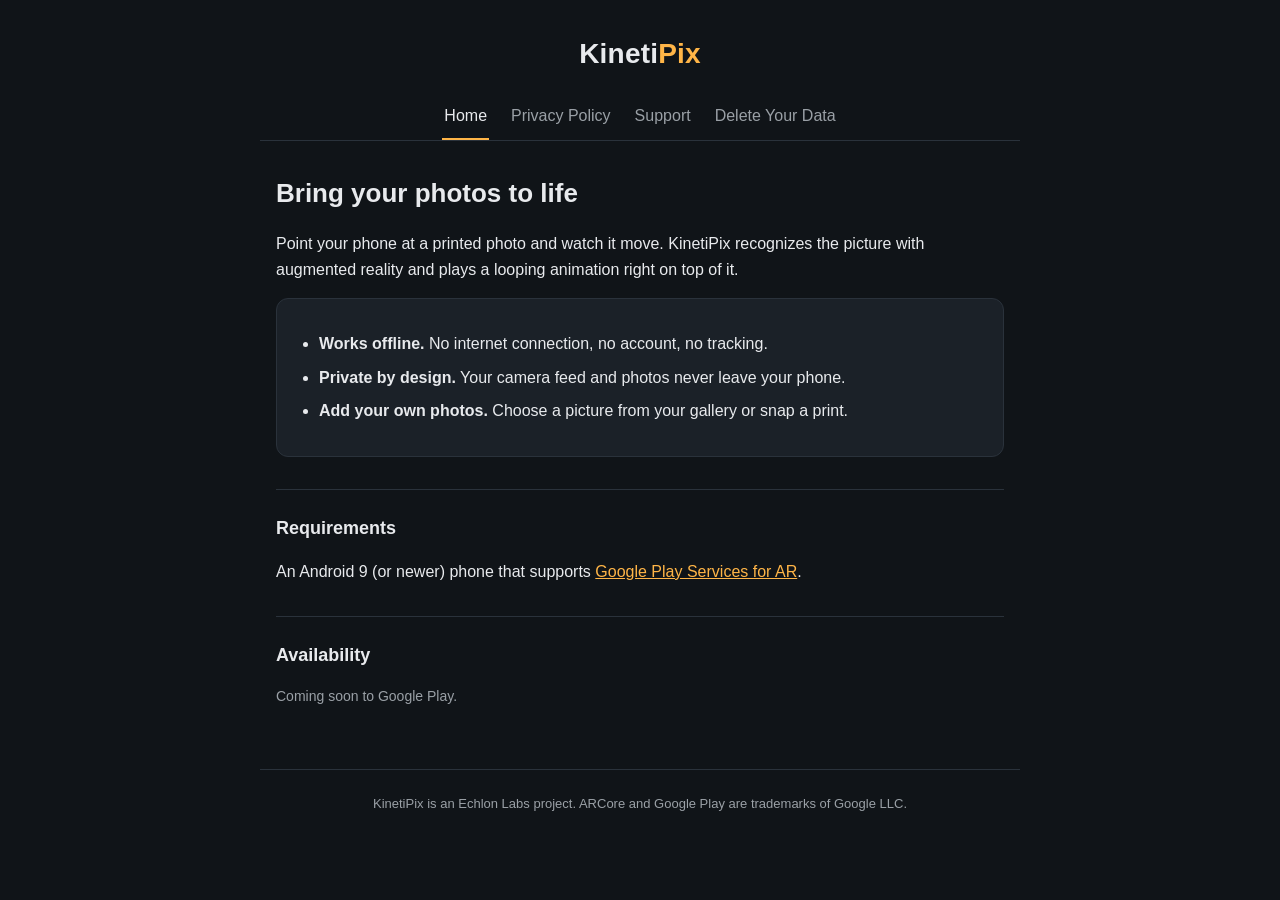
==== index.html @ b7de8f0e "KinetiPix site: home, privacy policy, support, delete-your-data Co-Authored-By: Claude Opus 5.5 <nor" ====
<!DOCTYPE html>
<html lang="en">
<head>
<meta charset="UTF-8">
<meta name="viewport" content="width=device-width, initial-scale=1.0">
<title>KinetiPix — Bring your photos to life</title>
<meta name="description" content="KinetiPix brings printed photos to life with augmented reality. Works fully offline on Android.">
<link rel="stylesheet" href="style.css">
</head>
<body>
<header>
  <h1>Kineti<span>Pix</span></h1>
</header>
<nav>
  <a href="index.html" class="active">Home</a>
  <a href="privacy-policy.html">Privacy Policy</a>
  <a href="support.html">Support</a>
  <a href="delete-data.html">Delete Your Data</a>
</nav>
<main>
  <h1>Bring your photos to life</h1>
  <p>Point your phone at a printed photo and watch it move. KinetiPix recognizes the picture with augmented reality and plays a looping animation right on top of it.</p>

  <div class="card">
    <ul>
      <li><strong>Works offline.</strong> No internet connection, no account, no tracking.</li>
      <li><strong>Private by design.</strong> Your camera feed and photos never leave your phone.</li>
      <li><strong>Add your own photos.</strong> Choose a picture from your gallery or snap a print.</li>
    </ul>
  </div>

  <h2>Requirements</h2>
  <p>An Android 9 (or newer) phone that supports <a href="https://developers.google.com/ar/devices" rel="noopener">Google Play Services for AR</a>.</p>

  <h2>Availability</h2>
  <p class="muted">Coming soon to Google Play.</p>
</main>
<footer>
  KinetiPix is an Echlon Labs project. ARCore and Google Play are trademarks of Google LLC.
</footer>
</body>
</html>
---- style.css ----
:root {
  --bg: #101418;
  --card: #1b2128;
  --text: #e8eaed;
  --muted: #9aa0a6;
  --accent: #ffb547;
  --border: #2a323b;
}

* { box-sizing: border-box; }

body {
  margin: 0;
  font-family: -apple-system, BlinkMacSystemFont, "Segoe UI", Roboto, Helvetica, Arial, sans-serif;
  background: var(--bg);
  color: var(--text);
  line-height: 1.6;
}

header {
  padding: 32px 16px 8px;
  text-align: center;
}

header h1 {
  margin: 0;
  max-width: 760px;
  margin-inline: auto;
  font-size: 28px;
  letter-spacing: 0.2px;
}

header h1 span { color: var(--accent); }

nav {
  max-width: 760px;
  margin: 0 auto;
  padding: 8px 16px 0;
  display: flex;
  flex-wrap: wrap;
  justify-content: center;
  gap: 8px 20px;
  border-bottom: 1px solid var(--border);
}

nav a {
  color: var(--muted);
  text-decoration: none;
  padding: 10px 2px;
  border-bottom: 2px solid transparent;
}

nav a:hover { color: var(--text); }
nav a.active { color: var(--text); border-bottom-color: var(--accent); }

main {
  max-width: 760px;
  margin: 0 auto;
  padding: 24px 16px 48px;
}

h1 { font-size: 26px; margin: 8px 0; }
h2 { margin-top: 32px; font-size: 18px; border-top: 1px solid var(--border); padding-top: 24px; }

a { color: var(--accent); }

ul { padding-left: 22px; }
li { margin: 8px 0; }

.card {
  background: var(--card);
  border: 1px solid var(--border);
  border-radius: 12px;
  padding: 16px 20px;
  margin: 16px 0;
}

.muted { color: var(--muted); font-size: 14px; }

footer {
  max-width: 760px;
  margin: 0 auto;
  padding: 24px 16px 40px;
  border-top: 1px solid var(--border);
  color: var(--muted);
  font-size: 13px;
  text-align: center;
}
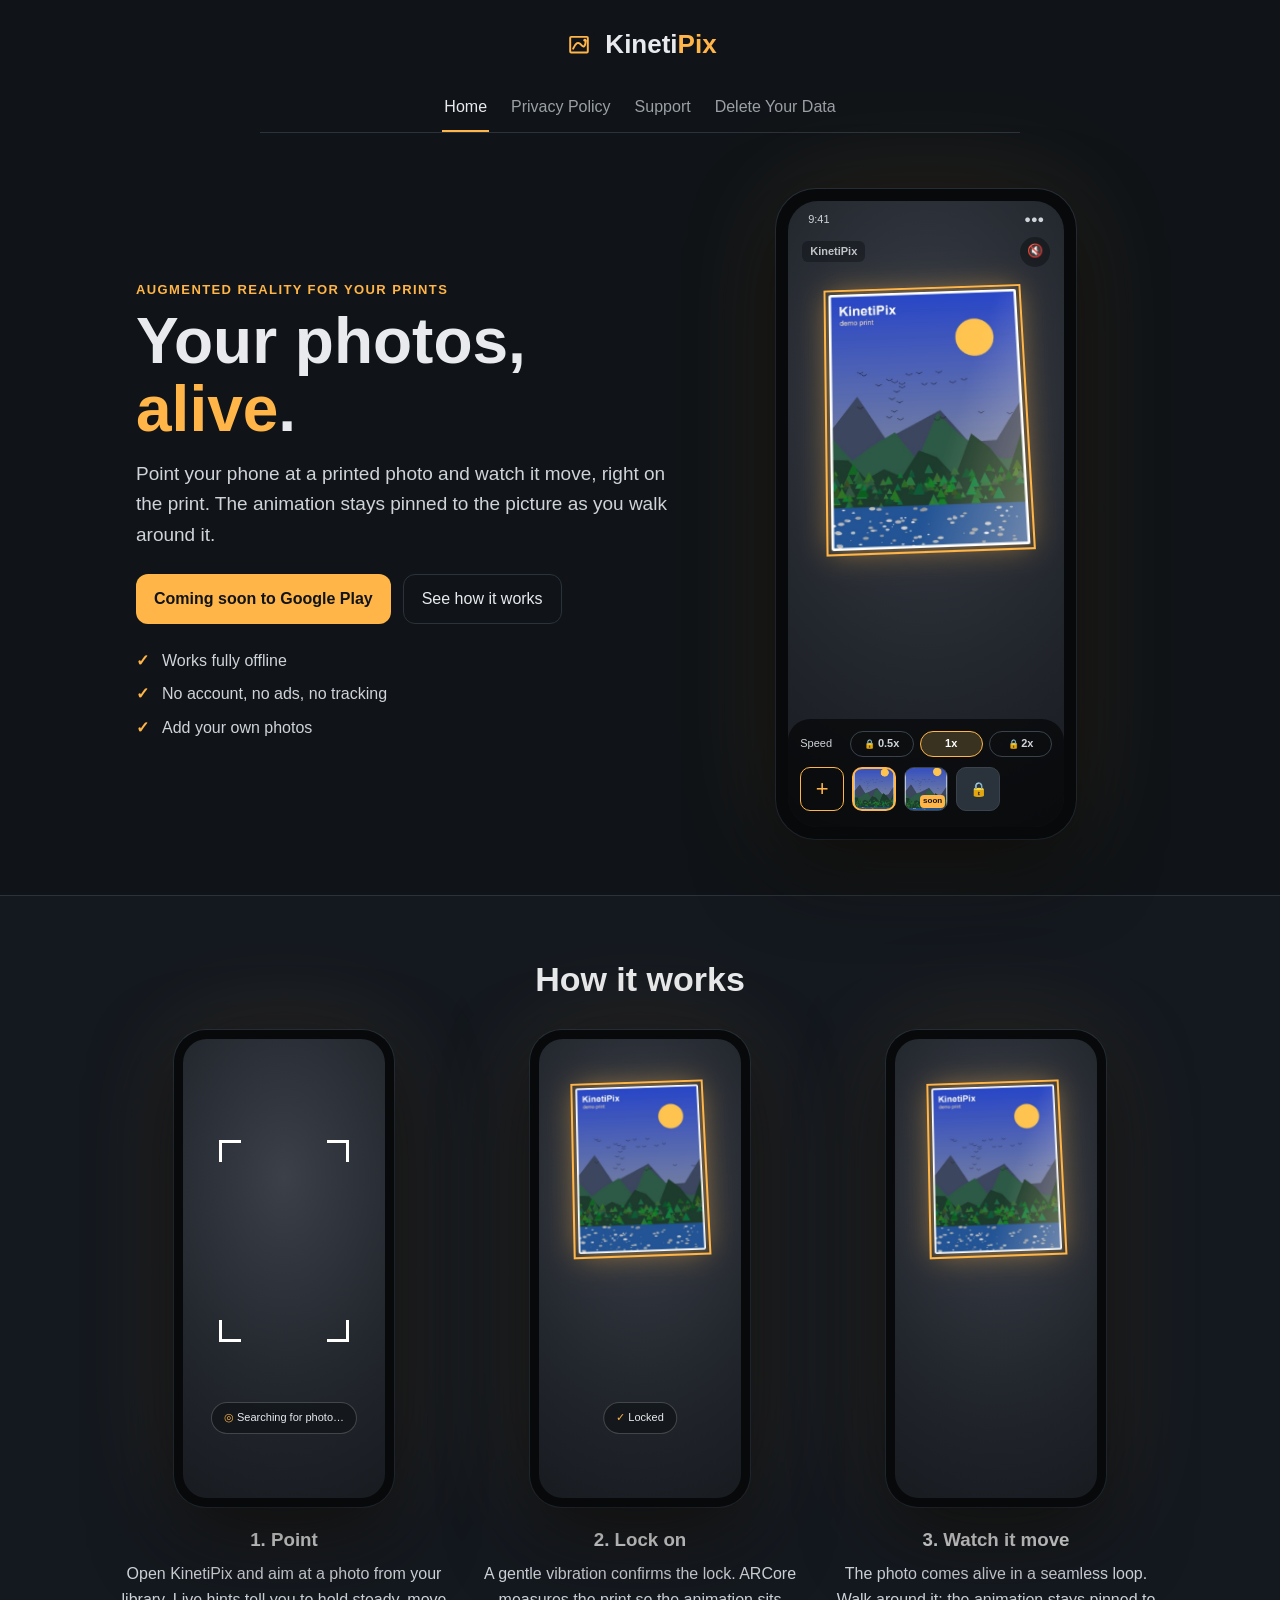
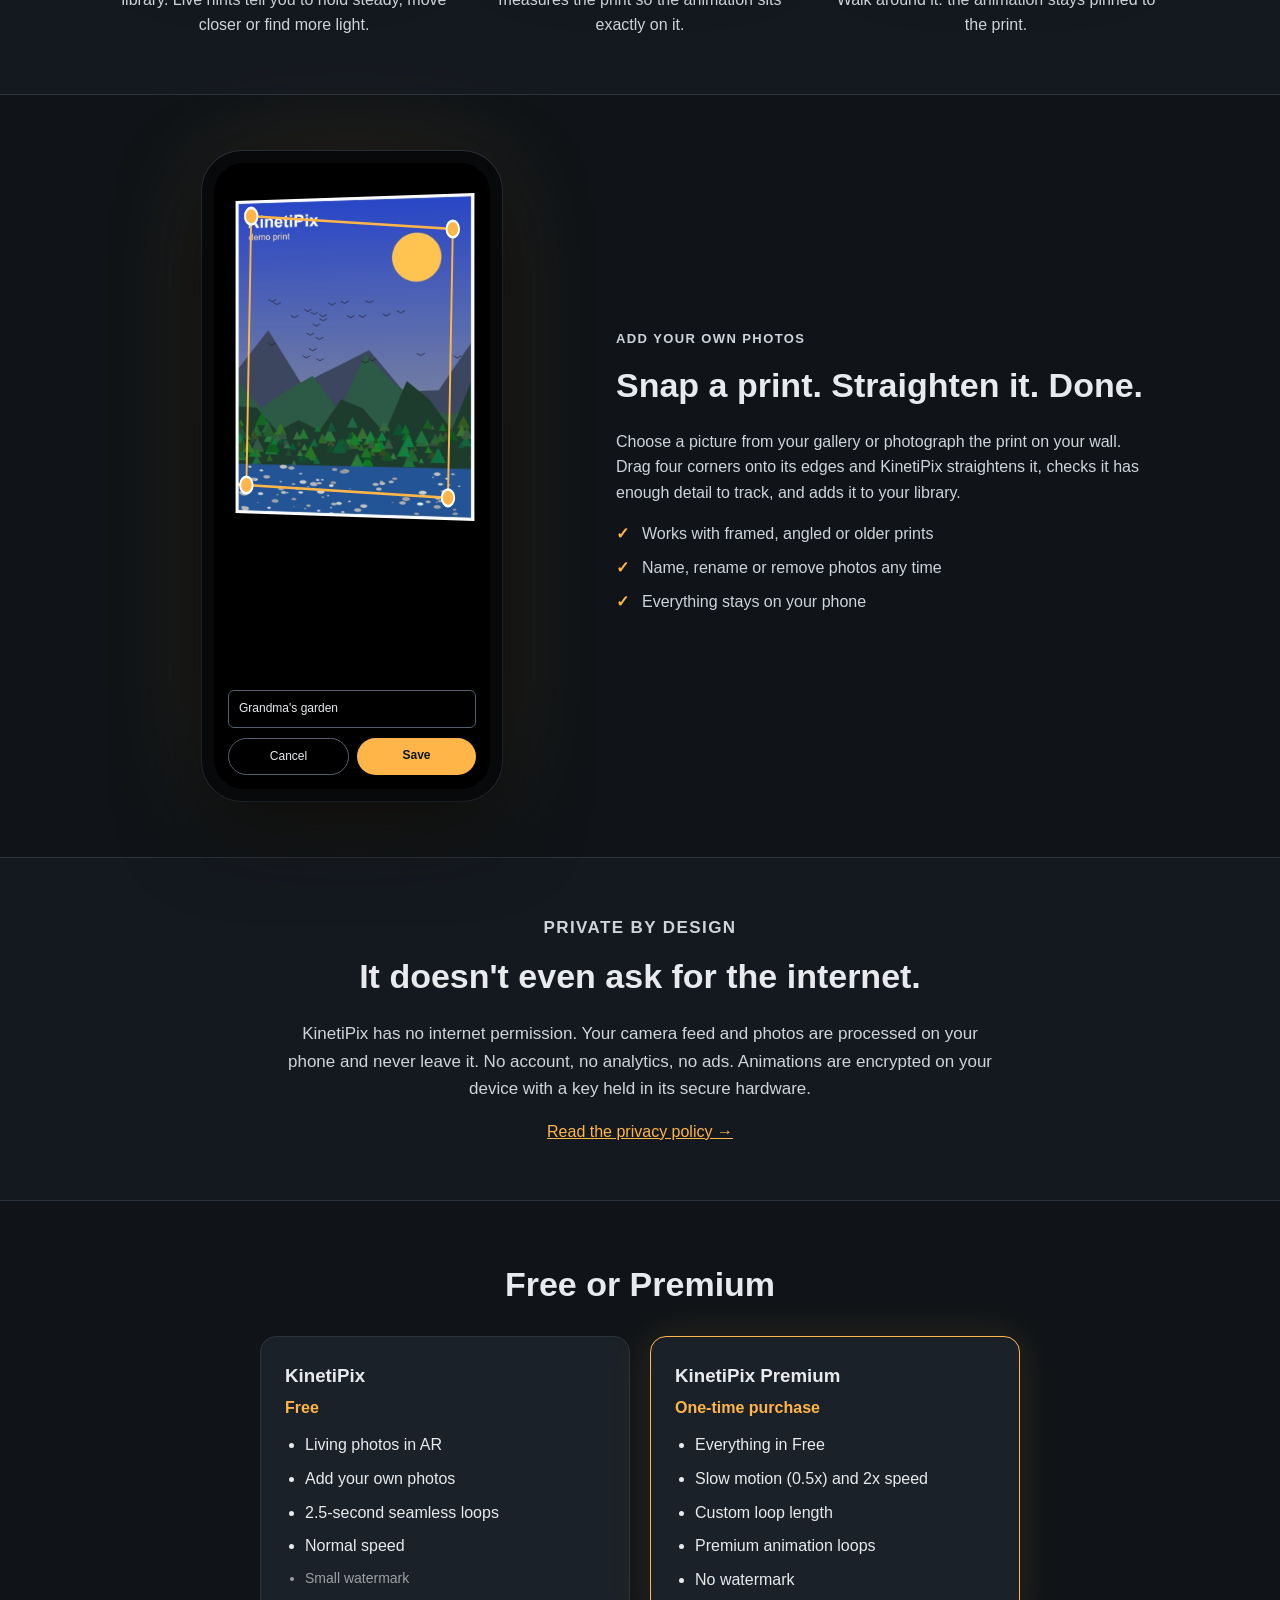
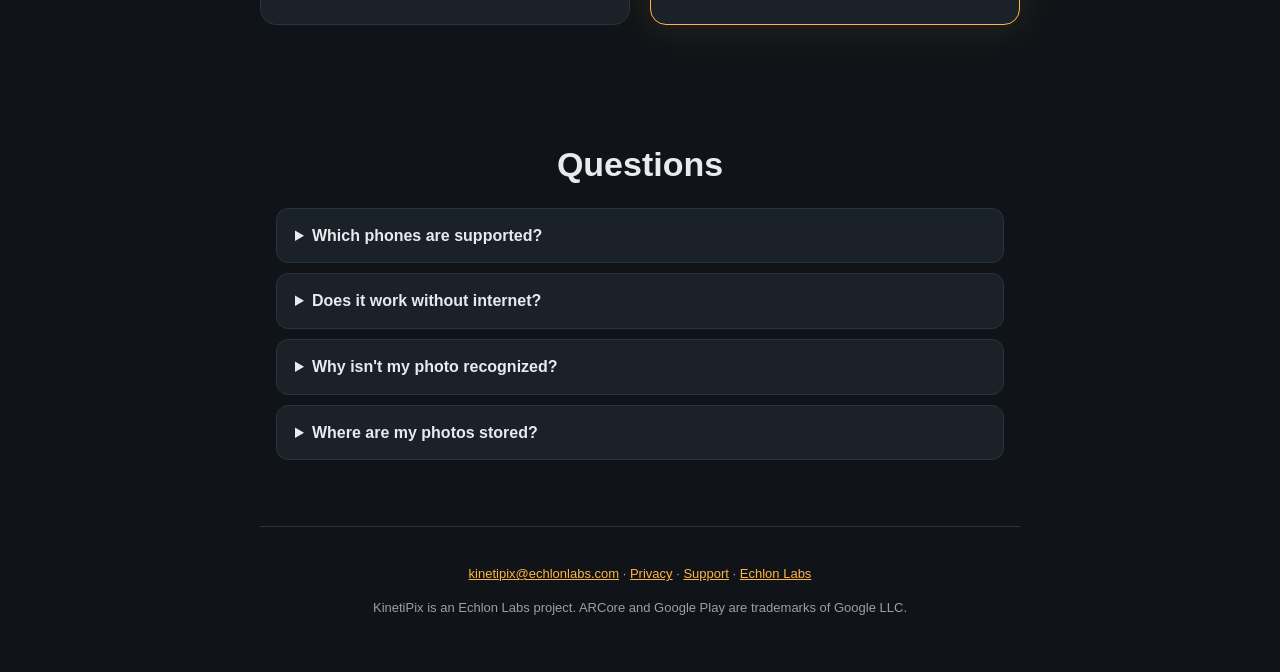
==== commit 2f5d98e0: "Marketing landing page with app mockups, brand assets and favicon Co-Authored-By: Claude Opus 5.5 <n" ====
--- a/index.html
+++ b/index.html
@@ -3,13 +3,21 @@
 <head>
 <meta charset="UTF-8">
 <meta name="viewport" content="width=device-width, initial-scale=1.0">
-<title>KinetiPix — Bring your photos to life</title>
-<meta name="description" content="KinetiPix brings printed photos to life with augmented reality. Works fully offline on Android.">
+<title>KinetiPix — Bring your printed photos to life</title>
+<meta name="description" content="Point your phone at a printed photo and watch it come to life in augmented reality. KinetiPix works fully offline: no account, no ads, no tracking.">
+<meta property="og:title" content="KinetiPix — Bring your printed photos to life">
+<meta property="og:description" content="Point your phone at a printed photo and watch it move, right on the print. Works fully offline.">
+<meta property="og:image" content="https://kinetipix.echlonlabs.com/assets/feature-graphic-1024x500.png">
+<meta property="og:url" content="https://kinetipix.echlonlabs.com/">
+<meta name="twitter:card" content="summary_large_image">
+<meta name="theme-color" content="#101418">
+<link rel="icon" type="image/png" href="assets/favicon-64.png">
+<link rel="apple-touch-icon" href="assets/logo-192.png">
 <link rel="stylesheet" href="style.css">
 </head>
 <body>
-<header>
-  <h1>Kineti<span>Pix</span></h1>
+<header class="site-header">
+  <a class="brand" href="index.html"><img src="assets/logo.svg" alt="" width="32" height="32"><span class="wordmark">Kineti<span>Pix</span></span></a>
 </header>
 <nav>
   <a href="index.html" class="active">Home</a>
@@ -17,26 +25,160 @@
   <a href="support.html">Support</a>
   <a href="delete-data.html">Delete Your Data</a>
 </nav>
-<main>
-  <h1>Bring your photos to life</h1>
-  <p>Point your phone at a printed photo and watch it move. KinetiPix recognizes the picture with augmented reality and plays a looping animation right on top of it.</p>
 
-  <div class="card">
-    <ul>
-      <li><strong>Works offline.</strong> No internet connection, no account, no tracking.</li>
-      <li><strong>Private by design.</strong> Your camera feed and photos never leave your phone.</li>
-      <li><strong>Add your own photos.</strong> Choose a picture from your gallery or snap a print.</li>
+<section class="hero">
+  <div class="hero-copy">
+    <p class="eyebrow">Augmented reality for your prints</p>
+    <h1>Your photos, <em>alive</em>.</h1>
+    <p class="lead">Point your phone at a printed photo and watch it move, right on the print. The animation stays pinned to the picture as you walk around it.</p>
+    <div class="cta-row">
+      <span class="badge-soon">Coming soon to Google Play</span>
+      <a class="btn-ghost" href="#how">See how it works</a>
+    </div>
+    <ul class="hero-points">
+      <li>Works fully offline</li>
+      <li>No account, no ads, no tracking</li>
+      <li>Add your own photos</li>
     </ul>
   </div>
 
-  <h2>Requirements</h2>
-  <p>An Android 9 (or newer) phone that supports <a href="https://developers.google.com/ar/devices" rel="noopener">Google Play Services for AR</a>.</p>
+  <!-- Mockup of the app's AR screen at the moment a print locks on. -->
+  <div class="phone" aria-label="KinetiPix app showing an animated photo locked onto a print">
+    <div class="screen scene">
+      <div class="statusbar"><span>9:41</span><span>●●●</span></div>
+      <div class="topbar">
+        <span class="chip-mark">KinetiPix</span>
+        <span class="fab" aria-hidden="true">🔇</span>
+      </div>
+      <div class="print locked">
+        <img src="assets/print.jpg" alt="">
+        <span class="shimmer"></span>
+      </div>
+      <div class="controls">
+        <div class="speed"><span>Speed</span><b class="lock">0.5x</b><b class="on">1x</b><b class="lock">2x</b></div>
+        <div class="carousel">
+          <i class="tile add">+</i>
+          <i class="tile sel" style="background-image:url(assets/print.jpg)"></i>
+          <i class="tile" style="background-image:url(assets/print.jpg)"><b class="soon">soon</b></i>
+          <i class="tile locked-tile"></i>
+        </div>
+      </div>
+    </div>
+  </div>
+</section>
 
-  <h2>Availability</h2>
-  <p class="muted">Coming soon to Google Play.</p>
-</main>
+<section id="how" class="band">
+  <h2>How it works</h2>
+  <div class="steps">
+    <div class="step">
+      <div class="phone small">
+        <div class="screen scene">
+          <div class="reticle"></div>
+          <span class="hint">Searching for photo…</span>
+        </div>
+      </div>
+      <h3>1. Point</h3>
+      <p>Open KinetiPix and aim at a photo from your library. Live hints tell you to hold steady, move closer or find more light.</p>
+    </div>
+    <div class="step">
+      <div class="phone small">
+        <div class="screen scene">
+          <div class="print locked mini"><img src="assets/print.jpg" alt=""></div>
+          <span class="hint ok">Locked</span>
+        </div>
+      </div>
+      <h3>2. Lock on</h3>
+      <p>A gentle vibration confirms the lock. ARCore measures the print so the animation sits exactly on it.</p>
+    </div>
+    <div class="step">
+      <div class="phone small">
+        <div class="screen scene">
+          <div class="print locked mini moving"><img src="assets/print.jpg" alt=""><span class="shimmer"></span></div>
+        </div>
+      </div>
+      <h3>3. Watch it move</h3>
+      <p>The photo comes alive in a seamless loop. Walk around it: the animation stays pinned to the print.</p>
+    </div>
+  </div>
+</section>
+
+<section class="split">
+  <div class="phone">
+    <div class="screen crop">
+      <div class="crop-stage">
+        <img src="assets/print.jpg" alt="">
+        <svg viewBox="0 0 100 100" preserveAspectRatio="none" aria-hidden="true">
+          <polygon points="8,6 92,10 90,94 6,90"></polygon>
+          <circle cx="8" cy="6" r="2.6"></circle><circle cx="92" cy="10" r="2.6"></circle>
+          <circle cx="90" cy="94" r="2.6"></circle><circle cx="6" cy="90" r="2.6"></circle>
+        </svg>
+      </div>
+      <div class="crop-form">
+        <span class="field">Grandma's garden</span>
+        <div class="crop-buttons"><span class="b2">Cancel</span><span class="b1">Save</span></div>
+      </div>
+    </div>
+  </div>
+  <div class="split-copy">
+    <p class="eyebrow">Add your own photos</p>
+    <h2>Snap a print. Straighten it. Done.</h2>
+    <p>Choose a picture from your gallery or photograph the print on your wall. Drag four corners onto its edges and KinetiPix straightens it, checks it has enough detail to track, and adds it to your library.</p>
+    <ul class="ticks">
+      <li>Works with framed, angled or older prints</li>
+      <li>Name, rename or remove photos any time</li>
+      <li>Everything stays on your phone</li>
+    </ul>
+  </div>
+</section>
+
+<section class="band">
+  <div class="privacy">
+    <p class="eyebrow">Private by design</p>
+    <h2>It doesn't even ask for the internet.</h2>
+    <p>KinetiPix has no internet permission. Your camera feed and photos are processed on your phone and never leave it. No account, no analytics, no ads. Animations are encrypted on your device with a key held in its secure hardware.</p>
+    <a href="privacy-policy.html">Read the privacy policy →</a>
+  </div>
+</section>
+
+<section class="pricing">
+  <h2>Free or Premium</h2>
+  <div class="plans">
+    <div class="plan">
+      <h3>KinetiPix</h3>
+      <p class="price">Free</p>
+      <ul>
+        <li>Living photos in AR</li>
+        <li>Add your own photos</li>
+        <li>2.5-second seamless loops</li>
+        <li>Normal speed</li>
+        <li class="muted">Small watermark</li>
+      </ul>
+    </div>
+    <div class="plan featured">
+      <h3>KinetiPix Premium</h3>
+      <p class="price">One-time purchase</p>
+      <ul>
+        <li>Everything in Free</li>
+        <li>Slow motion (0.5x) and 2x speed</li>
+        <li>Custom loop length</li>
+        <li>Premium animation loops</li>
+        <li>No watermark</li>
+      </ul>
+    </div>
+  </div>
+</section>
+
+<section class="faq">
+  <h2>Questions</h2>
+  <details><summary>Which phones are supported?</summary><p>Android 9 or newer phones that support <a href="https://developers.google.com/ar/devices" rel="noopener">Google Play Services for AR</a>.</p></details>
+  <details><summary>Does it work without internet?</summary><p>Yes, completely. KinetiPix does not request internet access at all.</p></details>
+  <details><summary>Why isn't my photo recognized?</summary><p>Only photos in your KinetiPix library come to life, so add it first. Then move the phone slowly for a second so the app can measure the print. Very plain photos have too little detail to track. More tips on the <a href="support.html">support page</a>.</p></details>
+  <details><summary>Where are my photos stored?</summary><p>Only on your phone, in the app's private storage. You can delete them in the app, or clear everything by uninstalling. See <a href="delete-data.html">Delete Your Data</a>.</p></details>
+</section>
+
 <footer>
-  KinetiPix is an Echlon Labs project. ARCore and Google Play are trademarks of Google LLC.
+  <p><a href="mailto:kinetipix@echlonlabs.com">kinetipix@echlonlabs.com</a> · <a href="privacy-policy.html">Privacy</a> · <a href="support.html">Support</a> · <a href="https://echlonlabs.com">Echlon Labs</a></p>
+  <p>KinetiPix is an Echlon Labs project. ARCore and Google Play are trademarks of Google LLC.</p>
 </footer>
 </body>
 </html>
--- a/style.css
+++ b/style.css
@@ -86,3 +86,122 @@
   font-size: 13px;
   text-align: center;
 }
+
+/* ---------------------------------------------------------------- landing page */
+.site-header { padding: 24px 16px 8px; text-align: center; }
+.brand { display: inline-flex; align-items: center; gap: 10px; color: var(--text); text-decoration: none; font-size: 26px; font-weight: 700; }
+.brand .wordmark span { color: var(--accent); }
+.brand img { border-radius: 8px; }
+
+section { max-width: 1040px; margin: 0 auto; padding: 56px 16px; }
+section h2 { border: 0; padding: 0; margin: 0 0 16px; font-size: clamp(24px, 4vw, 34px); }
+.eyebrow { color: var(--accent); text-transform: uppercase; letter-spacing: 1.4px; font-size: 13px; font-weight: 600; margin: 0 0 8px; }
+
+.hero { display: grid; grid-template-columns: 1.1fr 0.9fr; gap: 40px; align-items: center; }
+.hero h1 { font-size: clamp(38px, 7vw, 64px); line-height: 1.05; margin: 0 0 16px; }
+.hero h1 em { font-style: normal; color: var(--accent); }
+.lead { font-size: 19px; color: #cfd4da; margin: 0 0 24px; }
+.cta-row { display: flex; flex-wrap: wrap; gap: 12px; align-items: center; margin-bottom: 24px; }
+.badge-soon { background: var(--accent); color: #101418; font-weight: 700; padding: 12px 18px; border-radius: 12px; }
+.btn-ghost { border: 1px solid var(--border); color: var(--text); text-decoration: none; padding: 11px 18px; border-radius: 12px; }
+.btn-ghost:hover { border-color: var(--accent); }
+.hero-points, .ticks { list-style: none; padding: 0; margin: 0; }
+.hero-points li, .ticks li { padding-left: 26px; position: relative; color: #cfd4da; }
+.hero-points li::before, .ticks li::before { content: "\2713"; color: var(--accent); position: absolute; left: 0; font-weight: 700; }
+
+/* Phone mockups, drawn in CSS from the real app's UI. */
+.phone { position: relative; width: min(300px, 78vw); aspect-ratio: 9 / 19.5; margin: 0 auto; border-radius: 40px; background: #07090b;
+  padding: 12px; box-shadow: 0 30px 80px rgba(0, 0, 0, 0.55), 0 0 0 1px #2a323b, 0 0 120px rgba(255, 181, 71, 0.12); }
+.phone.small { width: min(220px, 60vw); border-radius: 32px; padding: 9px; }
+.screen { position: relative; height: 100%; border-radius: 30px; overflow: hidden; }
+.phone.small .screen { border-radius: 24px; }
+.scene { background: radial-gradient(120% 80% at 50% 30%, #3b4049 0%, #23272e 55%, #171a1f 100%); }
+.statusbar { display: flex; justify-content: space-between; padding: 10px 20px 0; font-size: 11px; color: #cfd4da; }
+.topbar { display: flex; justify-content: space-between; align-items: center; padding: 8px 14px; }
+.chip-mark { background: rgba(16, 20, 24, 0.6); border-radius: 6px; padding: 2px 8px; font-size: 11px; font-weight: 700; opacity: 0.8; }
+.fab { width: 30px; height: 30px; border-radius: 50%; background: rgba(16, 20, 24, 0.6); display: grid; place-items: center; font-size: 13px; }
+
+.print { position: relative; width: 70%; margin: 12px auto 0; transform: perspective(600px) rotateX(8deg) rotateZ(-2deg); }
+.print img { display: block; width: 100%; border-radius: 2px; }
+.print.locked { outline: 2px solid var(--accent); outline-offset: 3px; box-shadow: 0 0 28px rgba(255, 181, 71, 0.55); }
+.print.mini { width: 62%; margin-top: 22%; }
+.shimmer { position: absolute; inset: 0; background: linear-gradient(110deg, transparent 30%, rgba(255, 220, 160, 0.35) 50%, transparent 70%);
+  background-size: 250% 100%; animation: shimmer 2.5s linear infinite; mix-blend-mode: screen; }
+.moving img { animation: breathe 2.5s ease-in-out infinite; transform-origin: 50% 70%; }
+@keyframes shimmer { from { background-position: 150% 0; } to { background-position: -100% 0; } }
+@keyframes breathe { 0%, 100% { transform: scale(1); } 50% { transform: scale(1.035); } }
+
+.controls { position: absolute; left: 0; right: 0; bottom: 0; padding: 12px 12px 16px; background: rgba(0, 0, 0, 0.6); border-radius: 22px 22px 0 0; }
+.speed { display: flex; align-items: center; gap: 6px; font-size: 11px; margin-bottom: 10px; }
+.speed span { width: 44px; color: #cfd4da; }
+.speed b { flex: 1; text-align: center; border: 1px solid #3a434d; border-radius: 999px; padding: 3px 0; font-weight: 600; color: #cfd4da; }
+.speed b.on { background: #3a3220; border-color: var(--accent); color: #fff; }
+.speed b.lock::before { content: "\1F512  "; font-size: 9px; }
+.carousel { display: flex; gap: 8px; }
+.tile { width: 44px; height: 44px; border-radius: 10px; background: #2a323b center / cover; border: 1px solid #3a434d; position: relative; display: grid; place-items: center; font-style: normal; }
+.tile.add { color: var(--accent); border-color: var(--accent); font-size: 22px; background: transparent; }
+.tile.sel { border: 2px solid var(--accent); }
+.tile.locked-tile::after { content: "\1F512"; font-size: 14px; }
+.soon { position: absolute; right: 2px; bottom: 2px; background: var(--accent); color: #101418; font-size: 8px; padding: 0 3px; border-radius: 4px; }
+
+.reticle { position: absolute; left: 18%; right: 18%; top: 22%; bottom: 34%; animation: pulse 1.1s ease-in-out infinite alternate;
+  background:
+    linear-gradient(#fff, #fff) left top / 22px 3px no-repeat, linear-gradient(#fff, #fff) left top / 3px 22px no-repeat,
+    linear-gradient(#fff, #fff) right top / 22px 3px no-repeat, linear-gradient(#fff, #fff) right top / 3px 22px no-repeat,
+    linear-gradient(#fff, #fff) left bottom / 22px 3px no-repeat, linear-gradient(#fff, #fff) left bottom / 3px 22px no-repeat,
+    linear-gradient(#fff, #fff) right bottom / 22px 3px no-repeat, linear-gradient(#fff, #fff) right bottom / 3px 22px no-repeat; }
+@keyframes pulse { from { transform: scale(0.94); opacity: 0.55; } to { transform: scale(1); opacity: 1; } }
+.hint { position: absolute; left: 50%; bottom: 14%; transform: translateX(-50%); white-space: nowrap; font-size: 11px;
+  background: rgba(16, 20, 24, 0.7); border: 1px solid rgba(255, 255, 255, 0.2); border-radius: 999px; padding: 6px 12px; }
+.hint::before { content: "\25CE  "; color: var(--accent); }
+.hint.ok::before { content: "\2713  "; }
+
+.band { max-width: none; background: #141920; border-top: 1px solid var(--border); border-bottom: 1px solid var(--border); }
+.band > * { max-width: 1040px; margin-left: auto; margin-right: auto; }
+.band > h2 { text-align: center; }
+.steps { display: grid; grid-template-columns: repeat(3, 1fr); gap: 28px; margin-top: 24px; }
+.step { text-align: center; }
+.step h3 { margin: 18px 0 6px; }
+.step p { color: #cfd4da; margin: 0; }
+
+.split { display: grid; grid-template-columns: 0.9fr 1.1fr; gap: 48px; align-items: center; }
+.split-copy p { color: #cfd4da; }
+.crop { background: #000; display: flex; flex-direction: column; }
+.crop-stage { position: relative; margin: 34px 18px 0; }
+.crop-stage img { display: block; width: 100%; transform: perspective(500px) rotateY(-6deg); }
+.crop-stage svg { position: absolute; inset: 0; width: 100%; height: 100%; }
+.crop-stage polygon { fill: none; stroke: var(--accent); stroke-width: 0.8; }
+.crop-stage circle { fill: var(--accent); stroke: #fff; stroke-width: 0.8; }
+.crop-form { margin-top: auto; padding: 14px; }
+.field { display: block; border: 1px solid #55606c; border-radius: 6px; padding: 8px 10px; font-size: 12px; margin-bottom: 10px; }
+.crop-buttons { display: flex; gap: 8px; font-size: 12px; text-align: center; }
+.crop-buttons span { flex: 1; border-radius: 999px; padding: 8px 0; }
+.b1 { background: var(--accent); color: #101418; font-weight: 700; }
+.b2 { border: 1px solid #55606c; }
+
+.privacy { text-align: center; max-width: 720px !important; }
+.privacy p { color: #cfd4da; font-size: 17px; }
+
+.pricing h2, .faq h2 { text-align: center; }
+.plans { display: grid; grid-template-columns: 1fr 1fr; gap: 20px; max-width: 760px; margin: 24px auto 0; }
+.plan { background: var(--card); border: 1px solid var(--border); border-radius: 16px; padding: 24px; }
+.plan.featured { border-color: var(--accent); box-shadow: 0 0 40px rgba(255, 181, 71, 0.12); }
+.plan h3 { margin: 0; }
+.price { color: var(--accent); font-weight: 700; margin: 4px 0 12px; }
+.plan ul { margin: 0; padding-left: 20px; }
+
+.faq { max-width: 760px; }
+details { background: var(--card); border: 1px solid var(--border); border-radius: 12px; padding: 14px 18px; margin: 10px 0; }
+summary { cursor: pointer; font-weight: 600; }
+details p { color: #cfd4da; margin: 10px 0 0; }
+
+@media (max-width: 800px) {
+  .hero, .split { grid-template-columns: 1fr; }
+  .split .phone { order: 2; }
+  .steps { grid-template-columns: 1fr; gap: 44px; }
+  .plans { grid-template-columns: 1fr; }
+}
+
+@media (prefers-reduced-motion: reduce) {
+  .shimmer, .moving img, .reticle { animation: none; }
+}
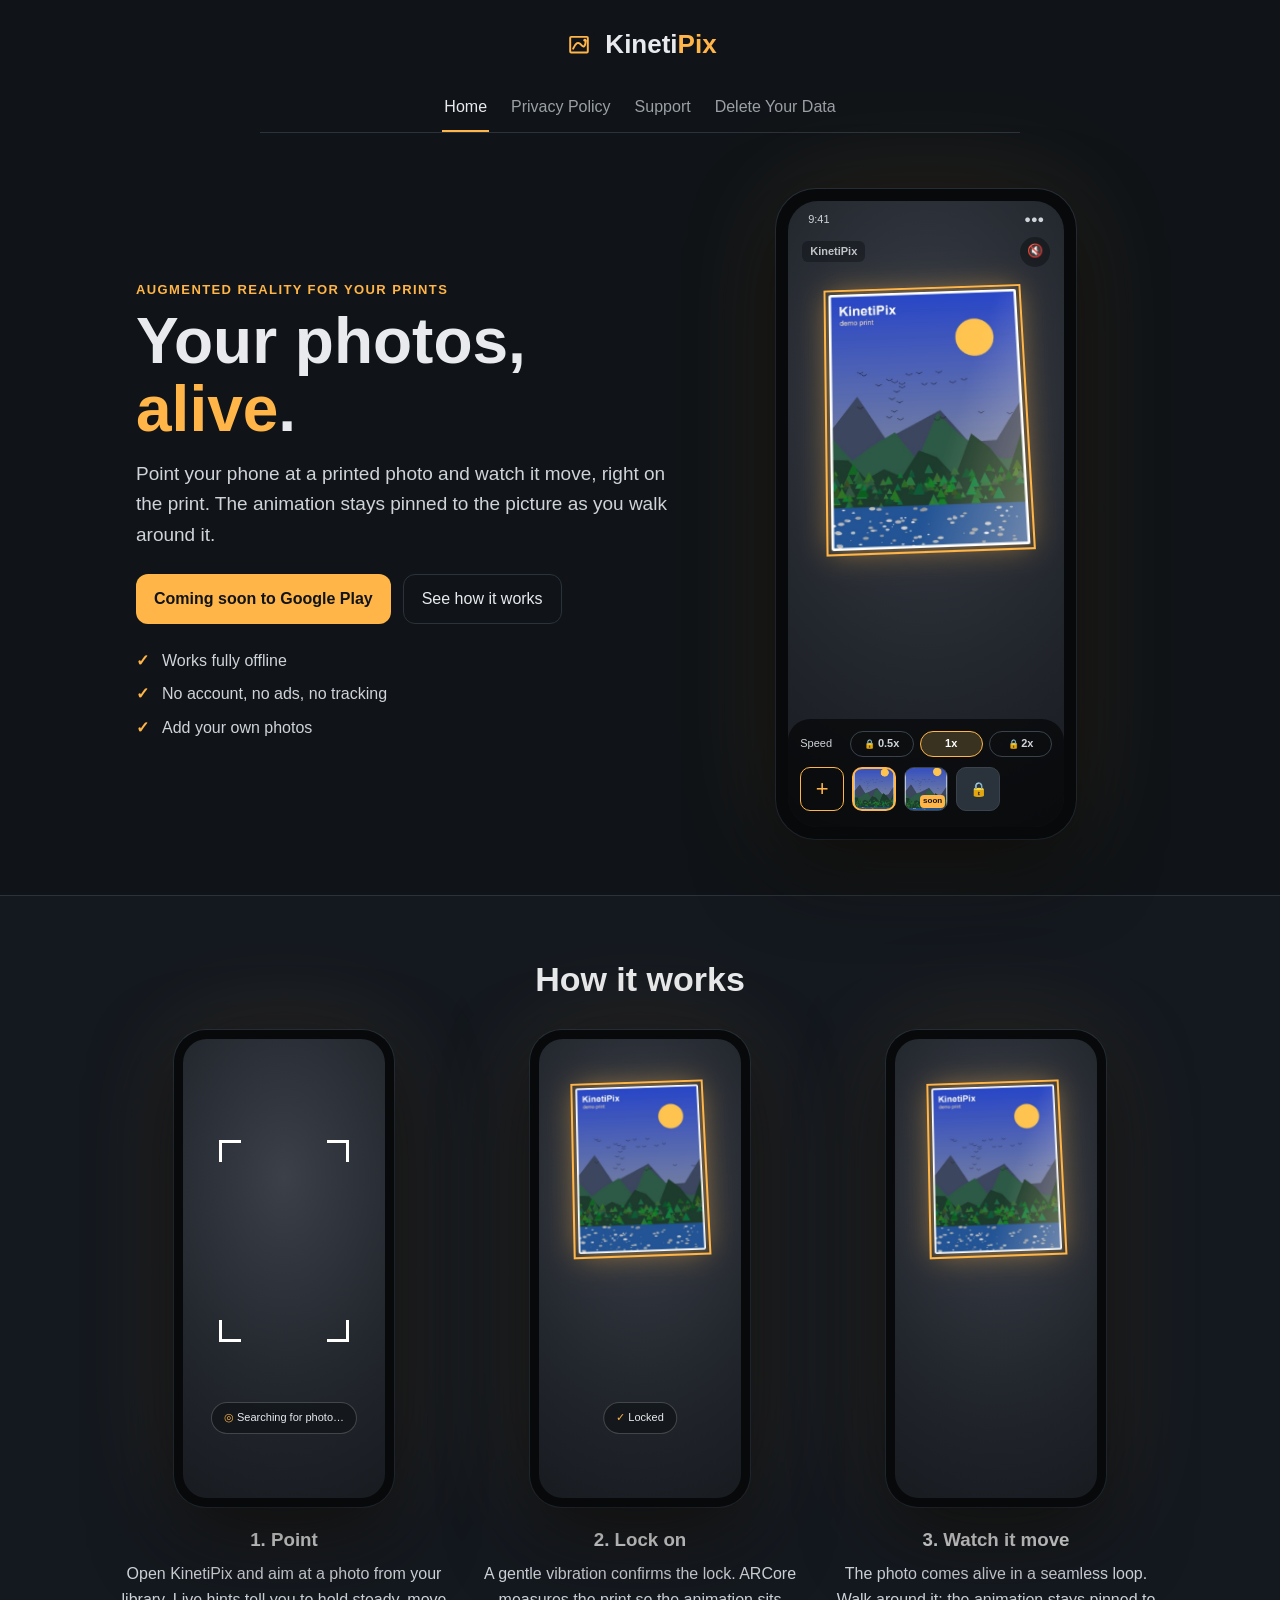
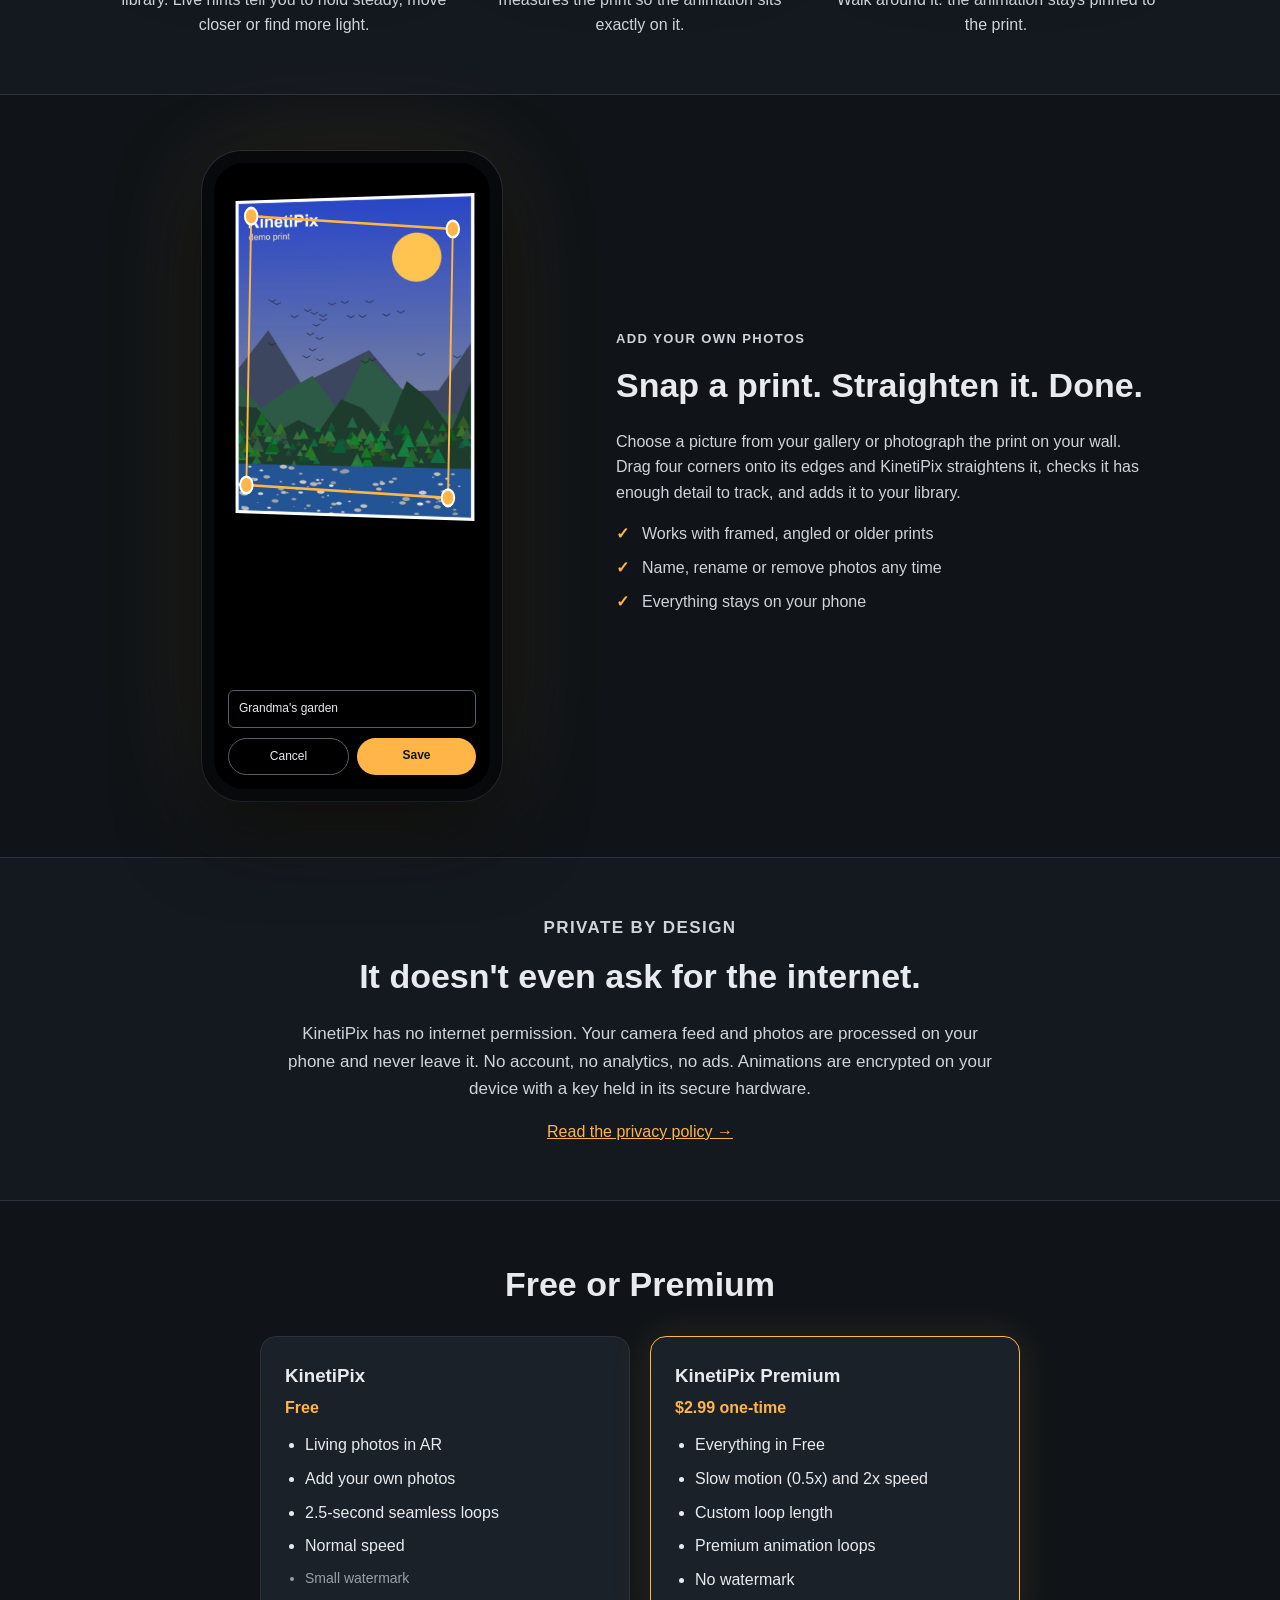
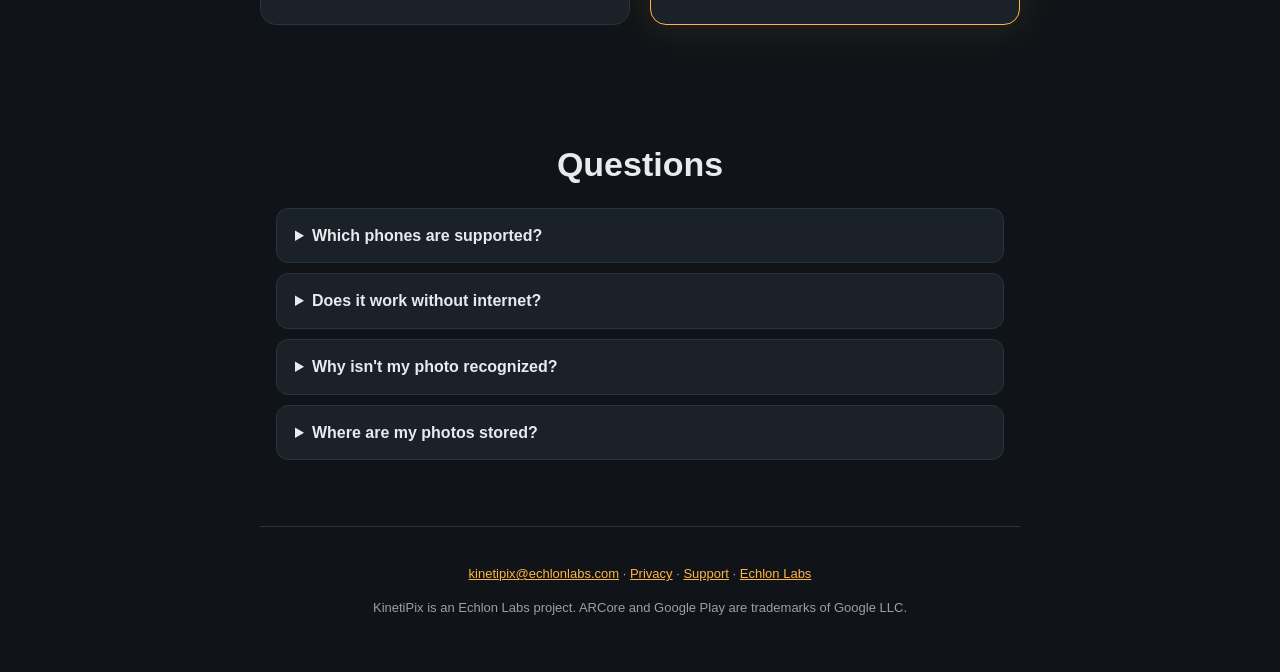
==== commit 079ba3f2: "Show Premium price on landing page Co-Authored-By: Claude Opus 5.5 <noreply@anthropic.com>" ====
--- a/index.html
+++ b/index.html
@@ -156,7 +156,7 @@
     </div>
     <div class="plan featured">
       <h3>KinetiPix Premium</h3>
-      <p class="price">One-time purchase</p>
+      <p class="price">$2.99 one-time</p>
       <ul>
         <li>Everything in Free</li>
         <li>Slow motion (0.5x) and 2x speed</li>
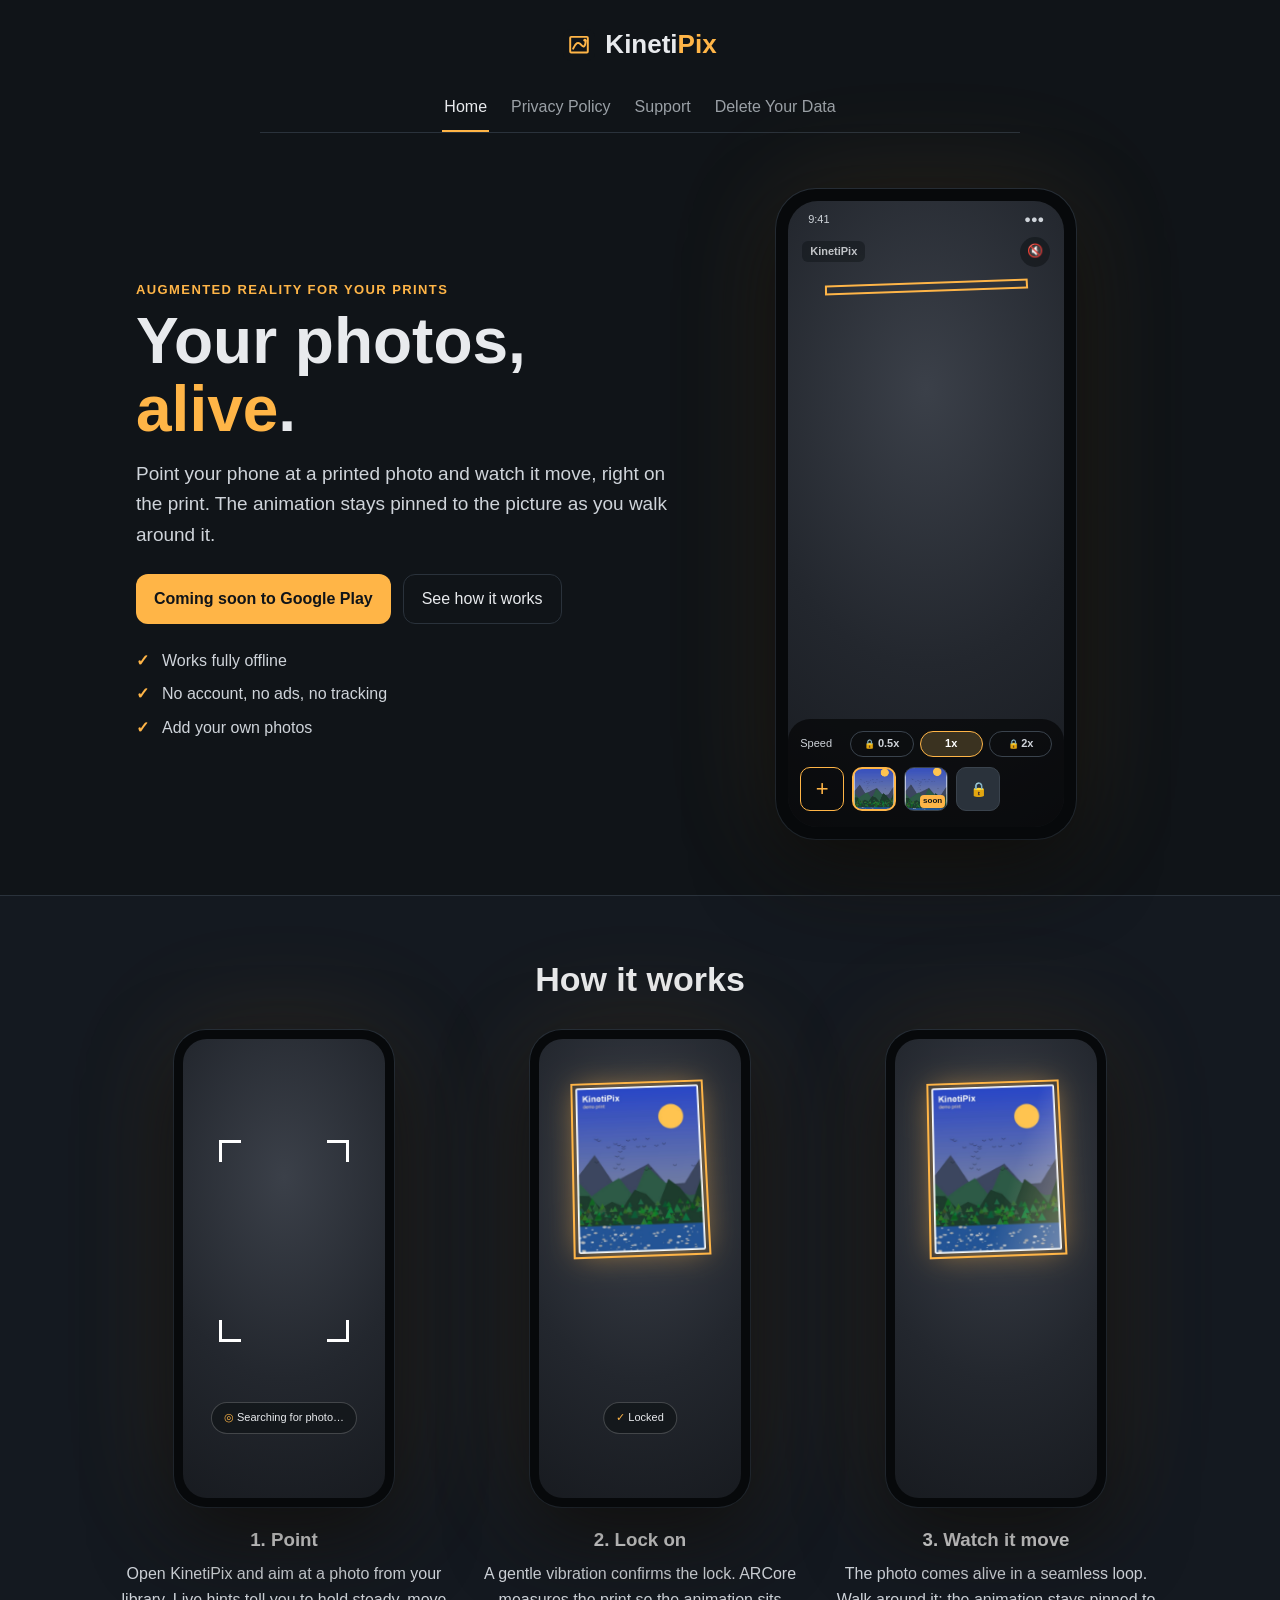
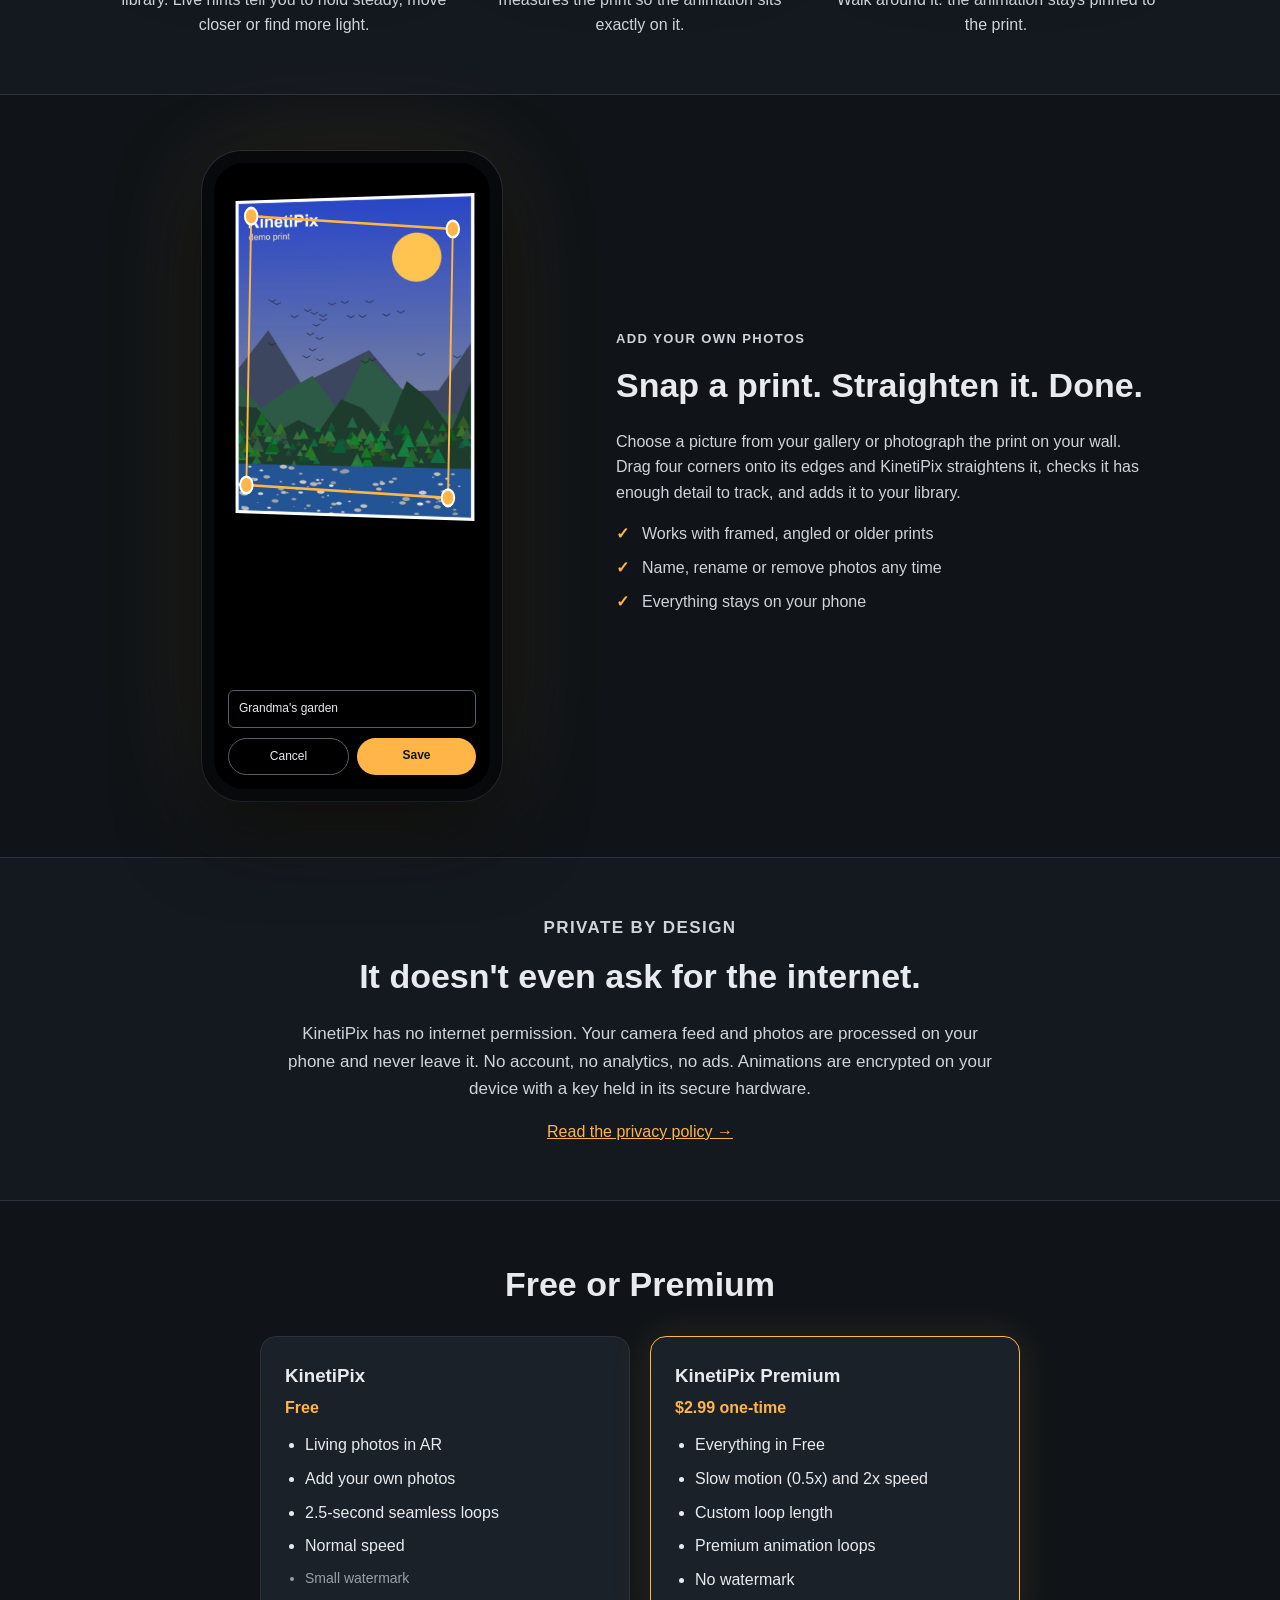
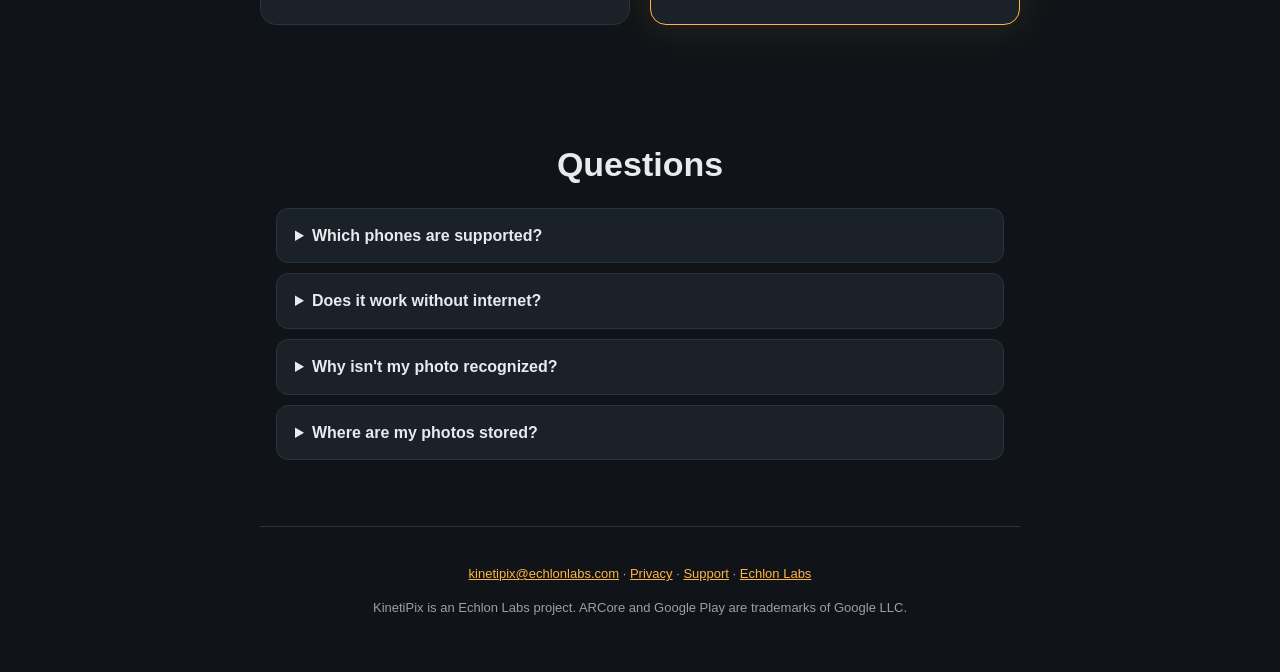
==== commit cfa99a97: "Add script tag for kp-live.js before closing body tag" ====
--- a/index.html
+++ b/index.html
@@ -180,5 +180,5 @@
   <p><a href="mailto:kinetipix@echlonlabs.com">kinetipix@echlonlabs.com</a> · <a href="privacy-policy.html">Privacy</a> · <a href="support.html">Support</a> · <a href="https://echlonlabs.com">Echlon Labs</a></p>
   <p>KinetiPix is an Echlon Labs project. ARCore and Google Play are trademarks of Google LLC.</p>
 </footer>
-</body>
+<script src="kp-live.js" defer></script></body>
 </html>
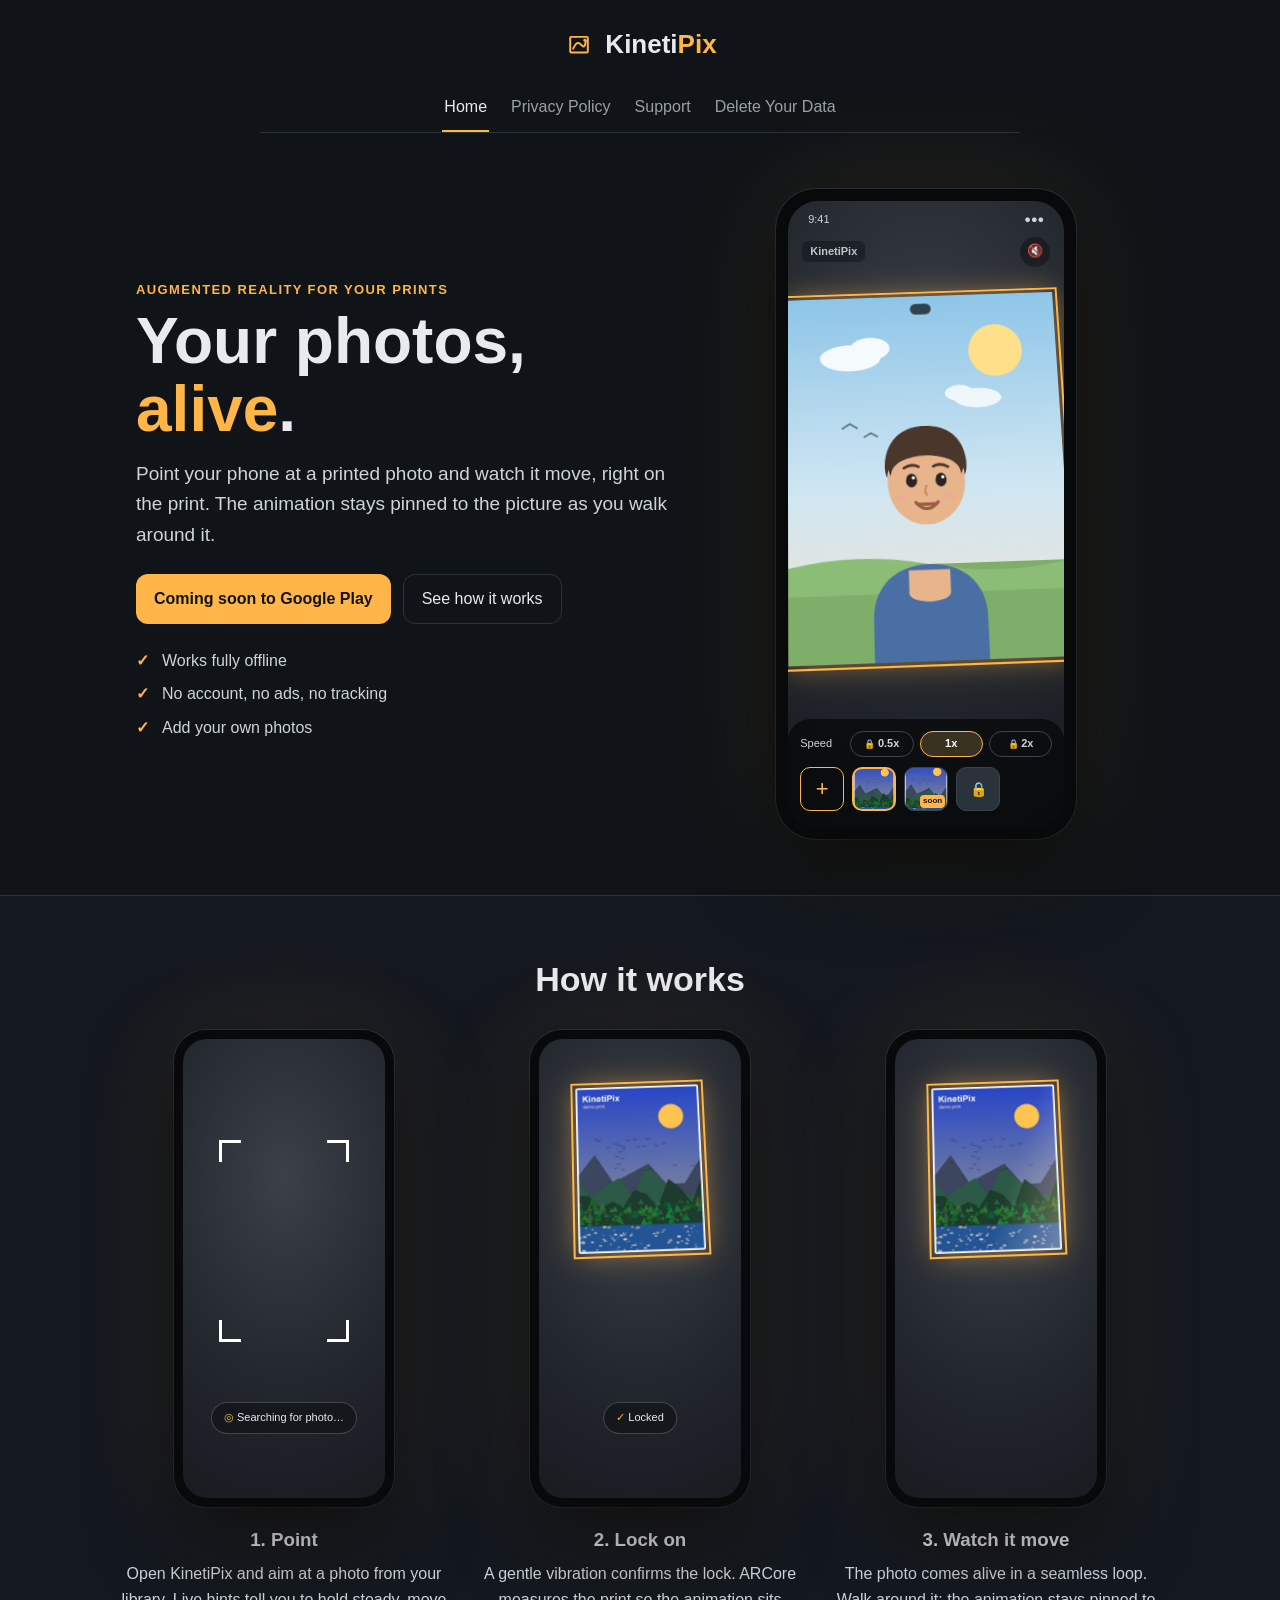
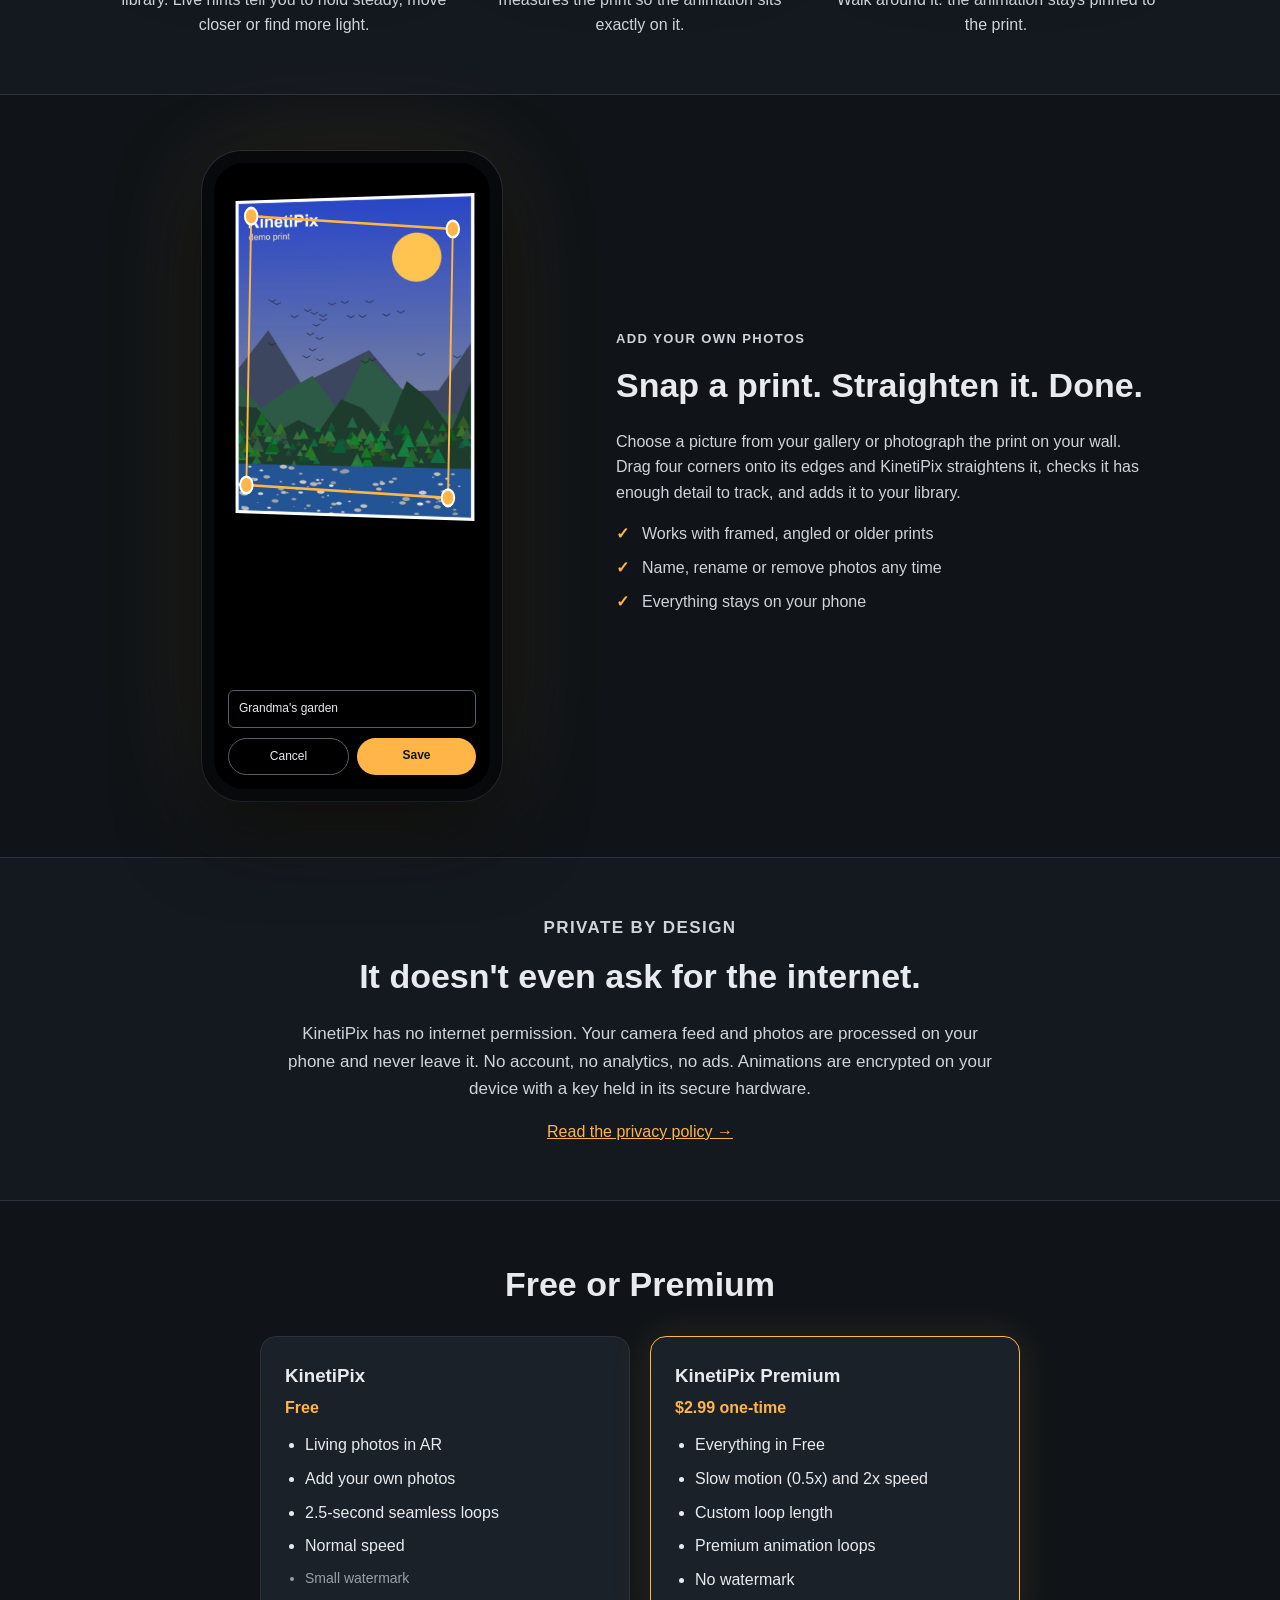
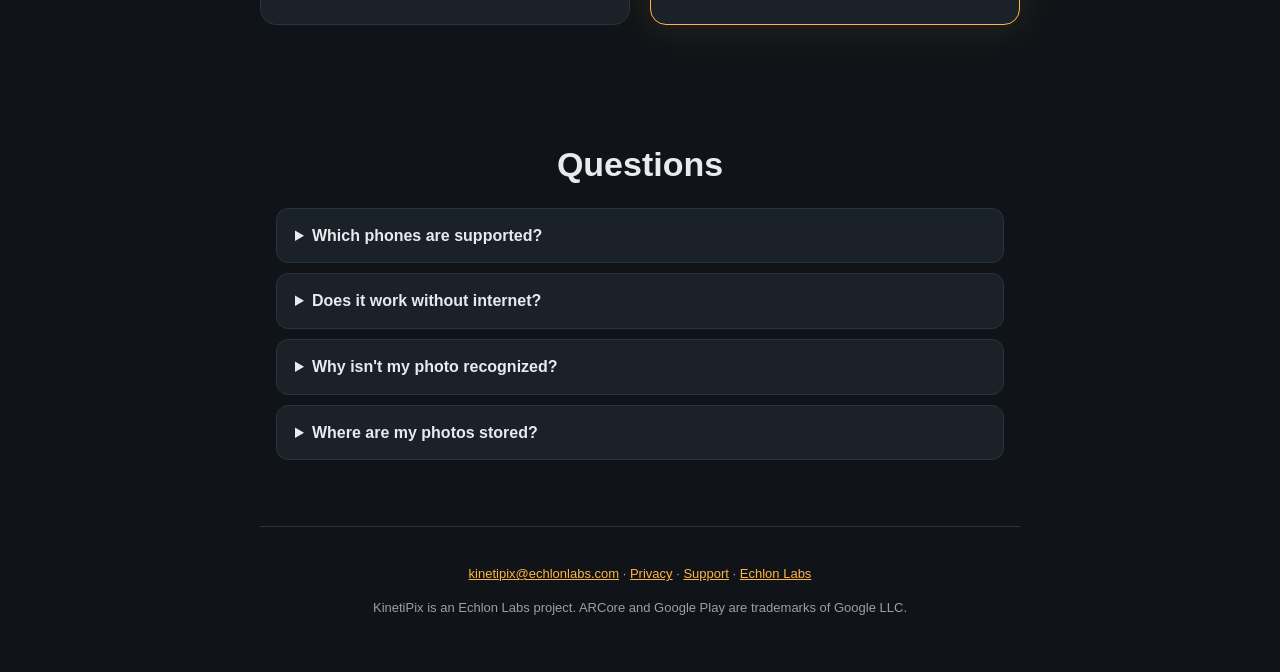
==== commit 2afae3ba: "Update script tag to include version parameter" ====
--- a/index.html
+++ b/index.html
@@ -180,5 +180,5 @@
   <p><a href="mailto:kinetipix@echlonlabs.com">kinetipix@echlonlabs.com</a> · <a href="privacy-policy.html">Privacy</a> · <a href="support.html">Support</a> · <a href="https://echlonlabs.com">Echlon Labs</a></p>
   <p>KinetiPix is an Echlon Labs project. ARCore and Google Play are trademarks of Google LLC.</p>
 </footer>
-<script src="kp-live.js" defer></script></body>
+<script src="kp-live.js?v=2" defer></script></body>
 </html>
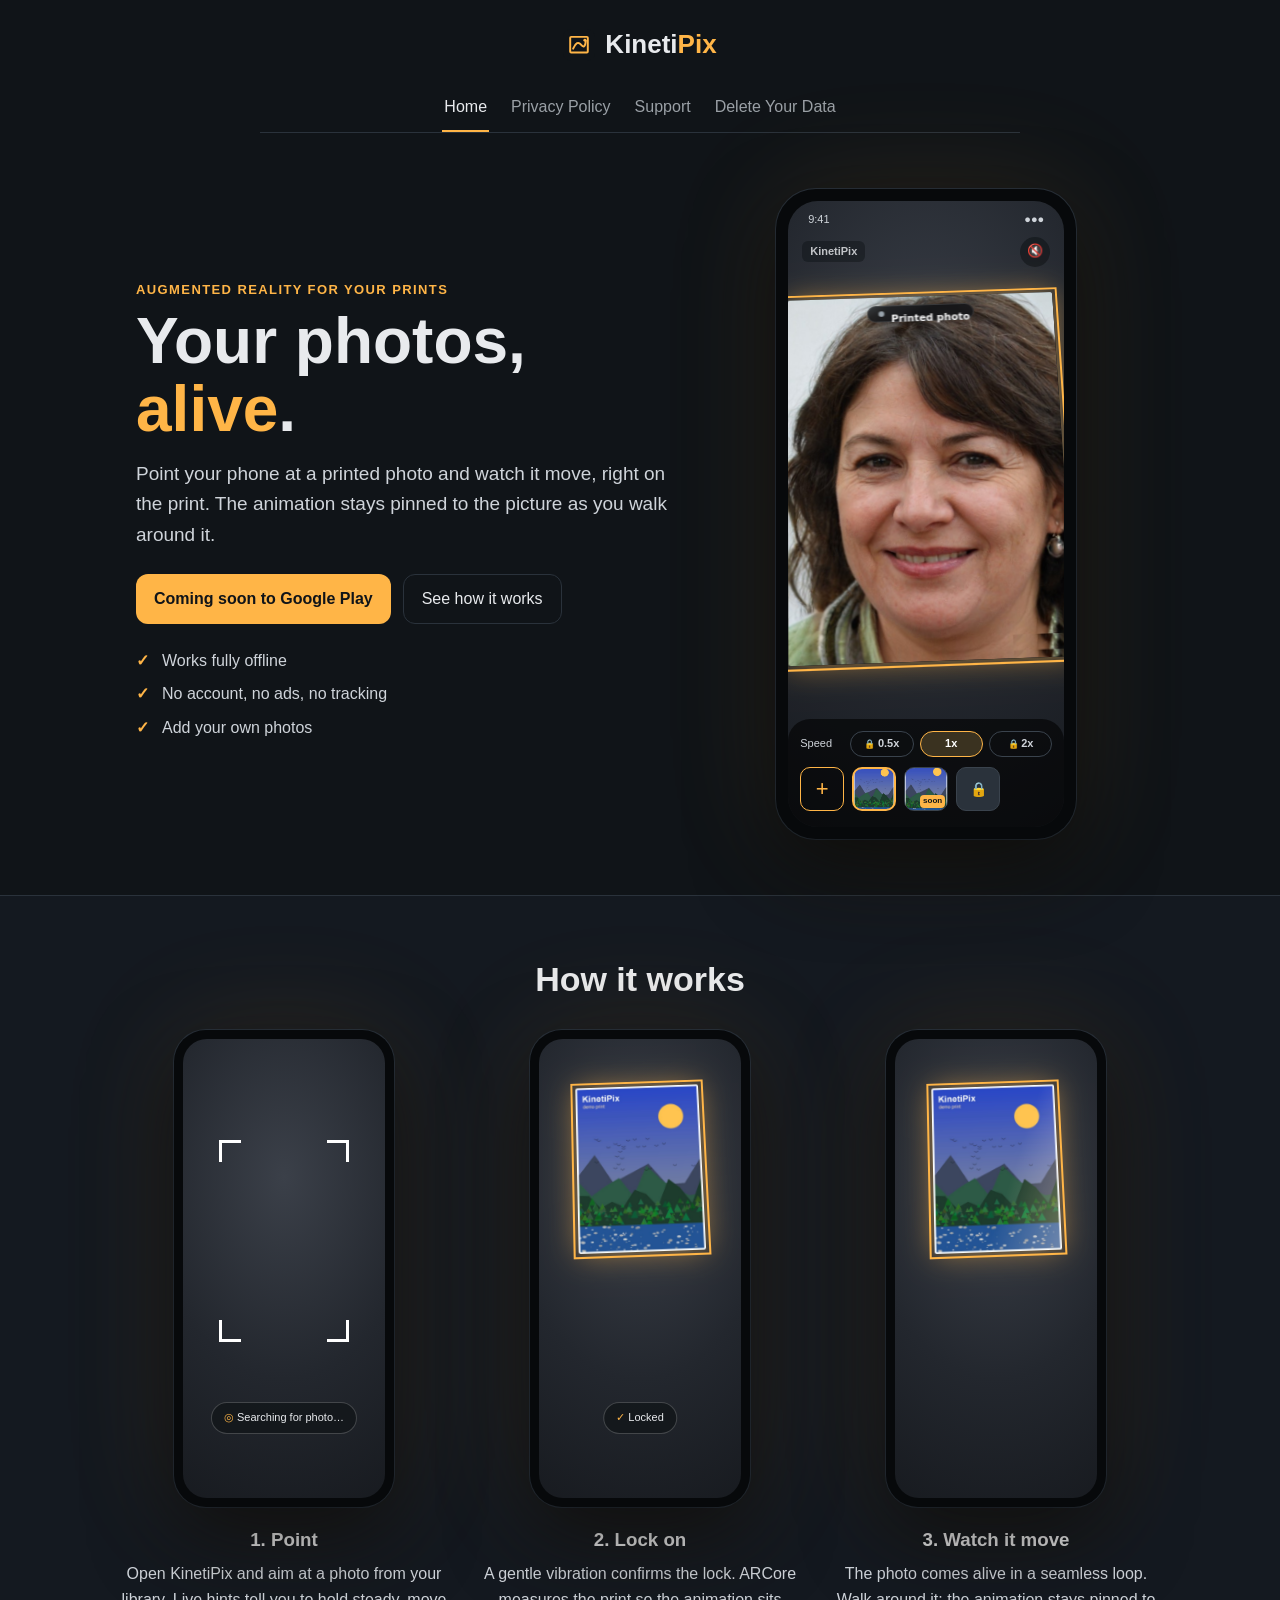
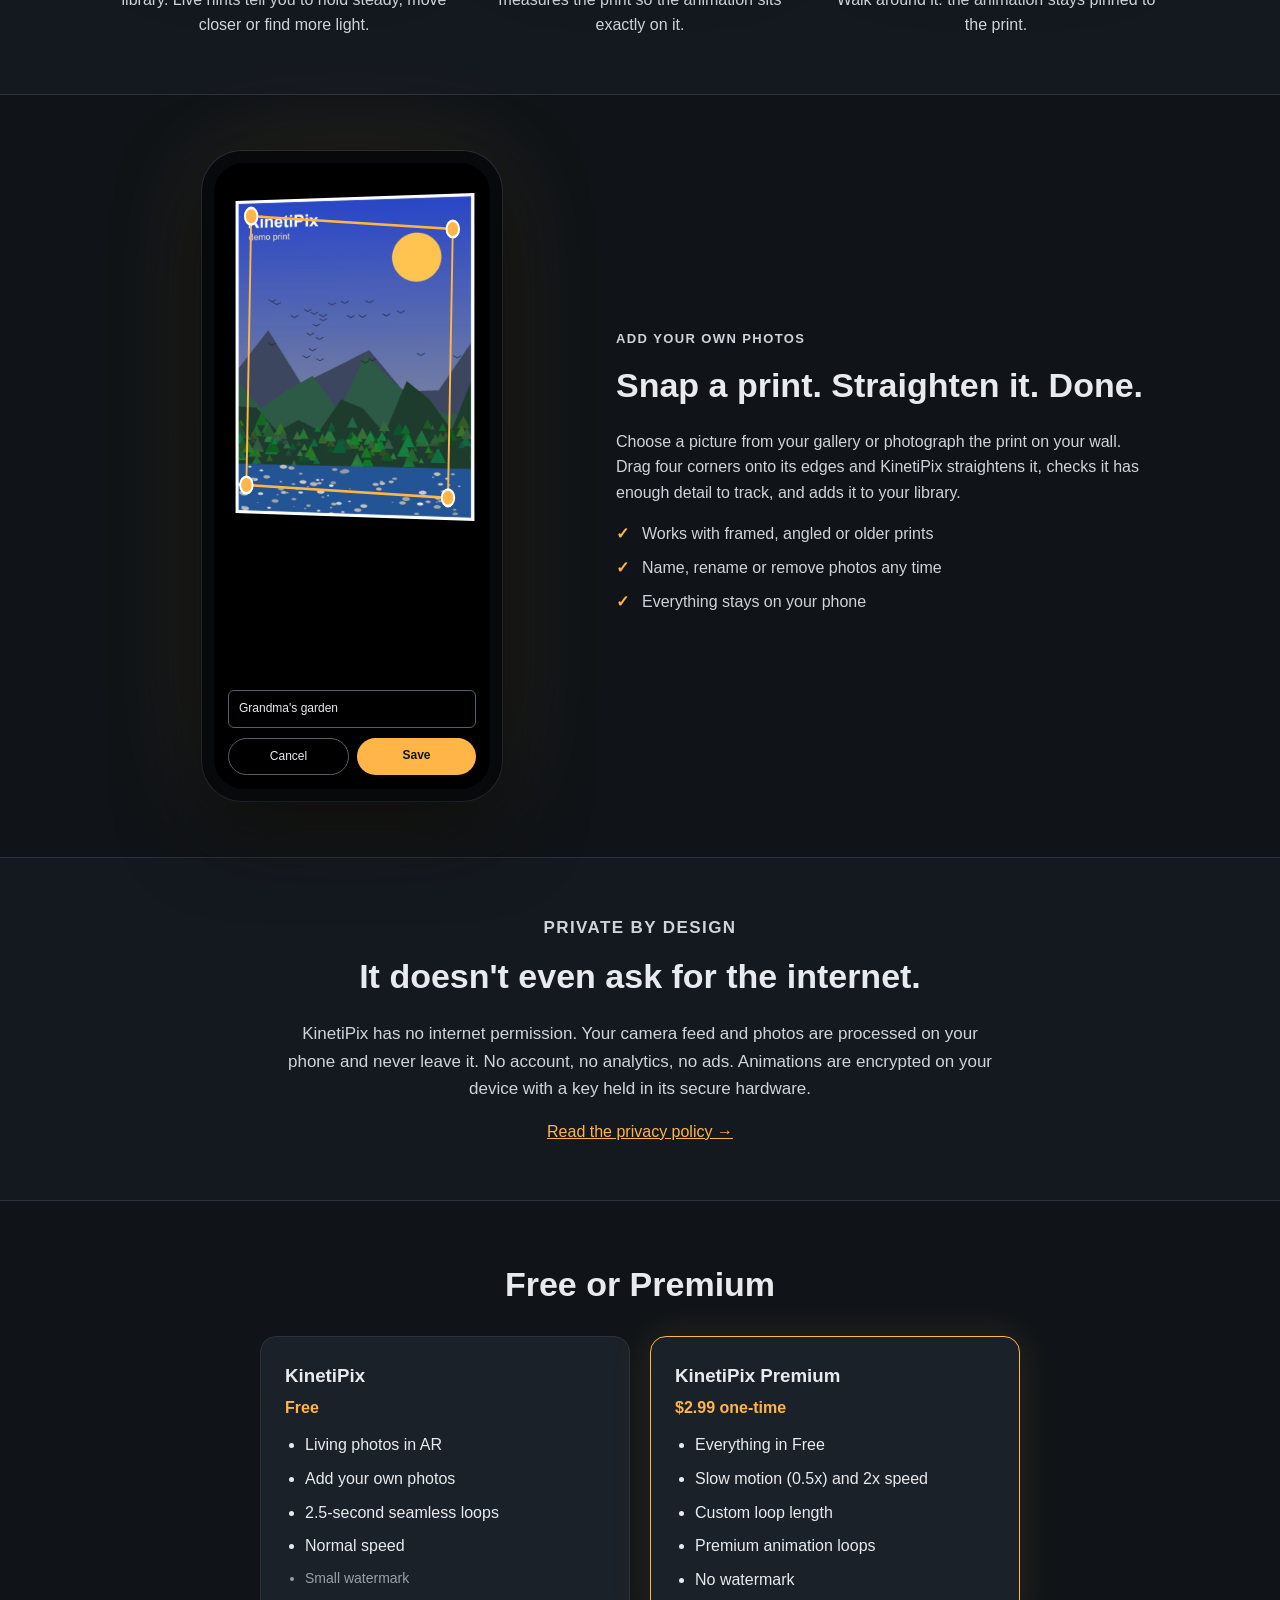
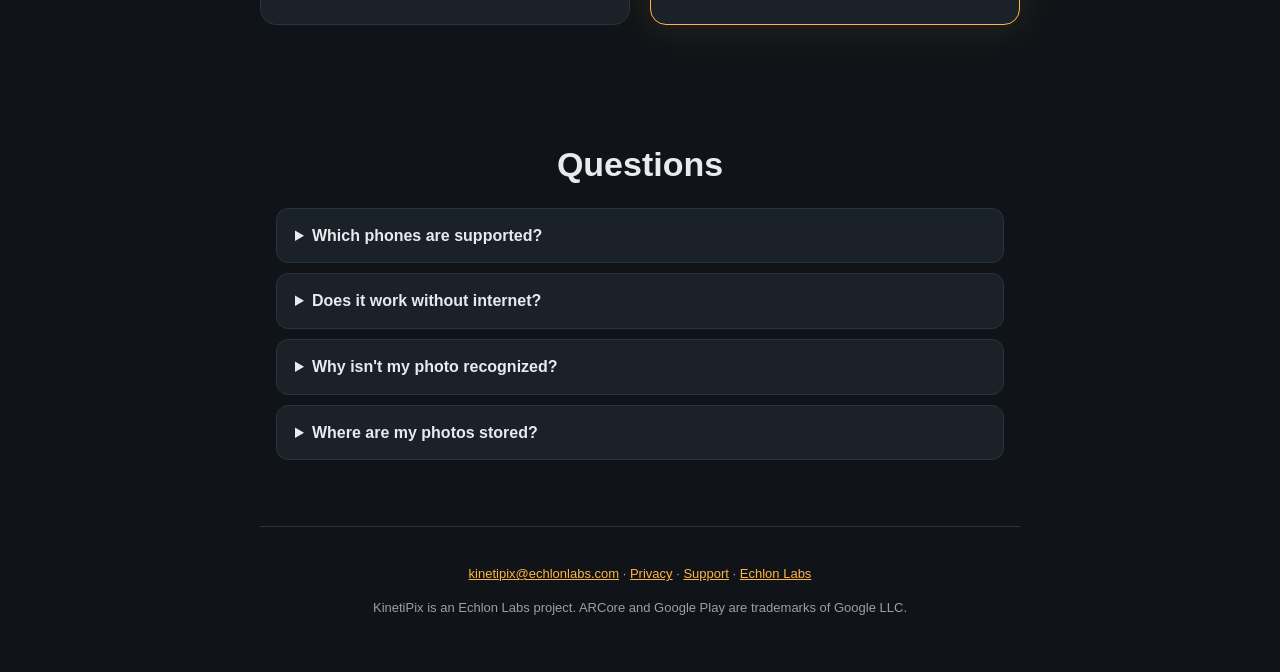
==== commit 7dc3827c: "Update script version in index.html" ====
--- a/index.html
+++ b/index.html
@@ -180,5 +180,5 @@
   <p><a href="mailto:kinetipix@echlonlabs.com">kinetipix@echlonlabs.com</a> · <a href="privacy-policy.html">Privacy</a> · <a href="support.html">Support</a> · <a href="https://echlonlabs.com">Echlon Labs</a></p>
   <p>KinetiPix is an Echlon Labs project. ARCore and Google Play are trademarks of Google LLC.</p>
 </footer>
-<script src="kp-live.js?v=2" defer></script></body>
+<script src="kp-live.js?v=3" defer></script></body>
 </html>
